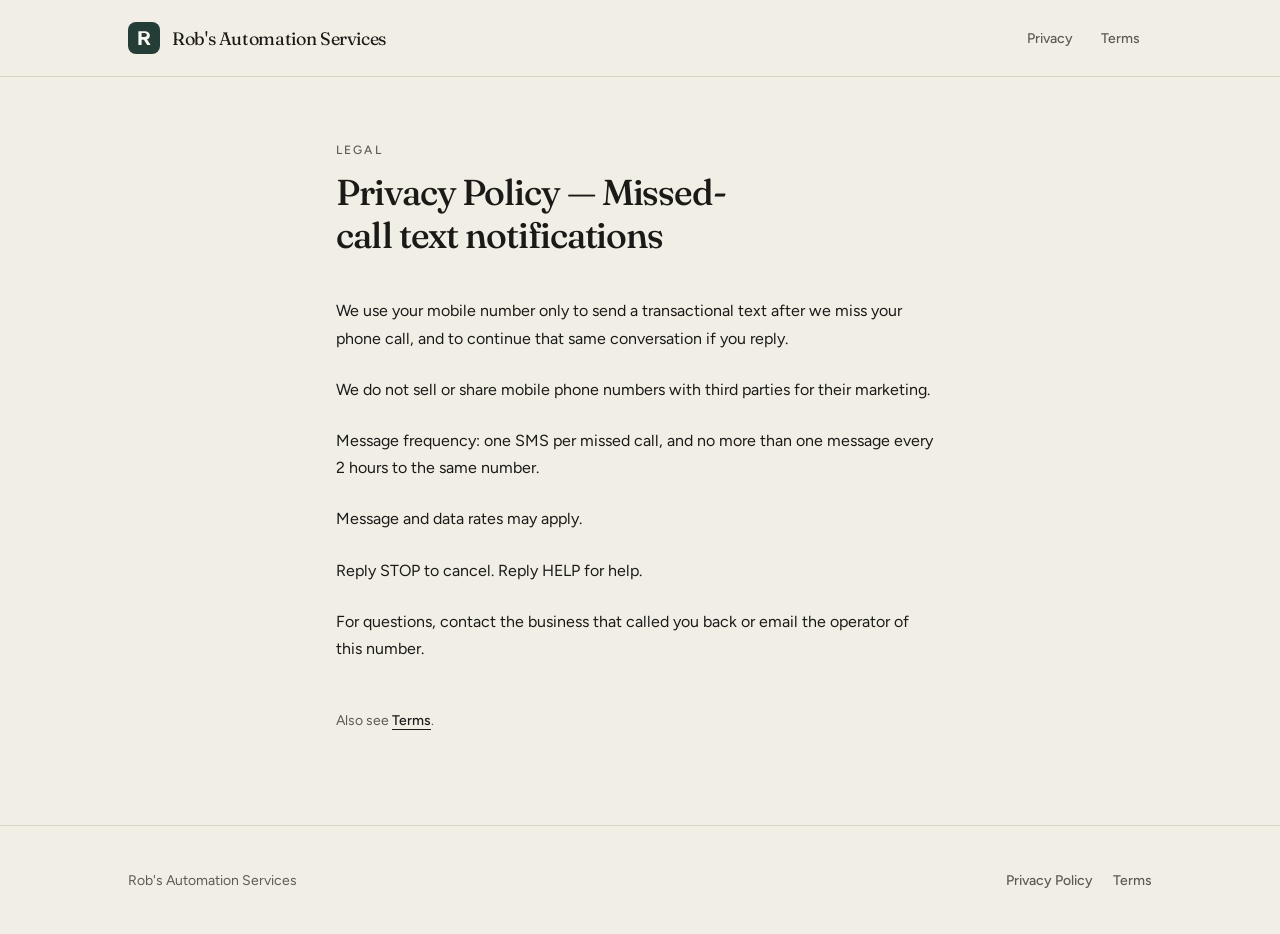
==== privacy/index.html @ 7b1ce0a4 "Publish Privacy Policy and Terms for Twilio A2P" ====
<!DOCTYPE html>
<html lang="en">
<head>
  <meta charset="utf-8" />
  <meta name="viewport" content="width=device-width, initial-scale=1" />
  <title>Privacy Policy — Rob's Automation Services</title>
  <meta name="description" content="Privacy Policy for missed-call text notifications. We do not sell or share mobile phone numbers for marketing. Reply STOP to cancel." />
  <meta name="robots" content="index, follow" />
  <meta name="theme-color" content="#243d36" />
  <link rel="icon" type="image/svg+xml" href="../favicon.svg" />
  <link rel="canonical" href="https://robfeb86.github.io/privacy/" />
  <link rel="preconnect" href="https://fonts.googleapis.com" />
  <link rel="preconnect" href="https://fonts.gstatic.com" crossorigin />
  <link rel="stylesheet" href="https://fonts.googleapis.com/css2?family=Figtree:wght@400;500;600&family=Fraunces:opsz,wght@9..144,500;9..144,600&display=swap" />
  <link rel="stylesheet" href="../styles.css" />
</head>
<body>
  <header>
    <div class="wrap header-inner">
      <a class="brand" href="../">
        <svg viewBox="0 0 32 32" aria-hidden="true" focusable="false">
          <rect width="32" height="32" rx="8" fill="#243d36"/>
          <path d="M10.4 23V9.2h6.35c3.12 0 5.12 1.72 5.12 4.28 0 1.86-1.08 3.22-2.86 3.82L22.6 23h-3.42l-3.28-5.28h-2.3V23H10.4Zm3.2-8.08h2.86c1.5 0 2.42-.78 2.42-1.96s-.92-1.94-2.42-1.94H13.6v3.9Z" fill="#faf8f3"/>
        </svg>
        <span class="brand-name">Rob's Automation Services</span>
      </a>
      <nav aria-label="Primary">
        <a href="./">Privacy</a>
        <a href="../terms/">Terms</a>
      </nav>
    </div>
  </header>
  <main class="legal">
    <p class="kicker">Legal</p>
    <h1>Privacy Policy — Missed-call text notifications</h1>
    <div class="legal-body">
      <p>We use your mobile number only to send a transactional text after we miss your phone call, and to continue that same conversation if you reply.</p>
      <p>We do not sell or share mobile phone numbers with third parties for their marketing.</p>
      <p>Message frequency: one SMS per missed call, and no more than one message every 2 hours to the same number.</p>
      <p>Message and data rates may apply.</p>
      <p>Reply STOP to cancel. Reply HELP for help.</p>
      <p>For questions, contact the business that called you back or email the operator of this number.</p>
    </div>
    <p class="legal-also">Also see <a href="../terms/">Terms</a>.</p>
  </main>
  <footer>
    <div class="wrap footer-inner">
      <p>Rob's Automation Services</p>
      <nav class="footer-nav" aria-label="Legal">
        <a href="./">Privacy Policy</a>
        <a href="../terms/">Terms</a>
      </nav>
    </div>
  </footer>
</body>
</html>
---- styles.css ----
:root {
  --bg: #f1eee6;
  --surface: #faf8f3;
  --fg: #1b1a17;
  --muted: #5e5a53;
  --subtle: #8a847a;
  --primary: #243d36;
  --primary-hover: #1c322c;
  --primary-fg: #f7f4ed;
  --border: #d9d2c4;
  --font-display: "Fraunces", "Iowan Old Style", Palatino, serif;
  --font-sans: "Figtree", "Segoe UI", system-ui, sans-serif;
  --shadow-border:
    0px 0px 0px 1px rgba(27, 26, 23, 0.06),
    0px 1px 2px -1px rgba(27, 26, 23, 0.06),
    0px 2px 4px 0px rgba(27, 26, 23, 0.04);
  --radius-sm: 8px;
  --radius-md: 12px;
  --radius-lg: 20px;
}
* { box-sizing: border-box; }
html { -webkit-font-smoothing: antialiased; -moz-osx-font-smoothing: grayscale; }
body { margin: 0; min-height: 100dvh; display: flex; flex-direction: column; background: var(--bg); color: var(--fg); font-family: var(--font-sans); line-height: 1.5; }
a { color: inherit; }
.wrap { width: 100%; max-width: 64rem; margin: 0 auto; padding: 0 1.25rem; }
@media (min-width: 640px) { .wrap { padding: 0 2rem; } }
header, footer { border-color: var(--border); border-style: solid; }
header { border-width: 0 0 1px; }
footer { border-width: 1px 0 0; margin-top: auto; }
.header-inner, .footer-inner { display: flex; align-items: center; justify-content: space-between; gap: 1rem; }
.header-inner { padding: 1rem 0; }
.footer-inner { padding: 2rem 0; flex-wrap: wrap; }
.brand { display: flex; align-items: center; gap: 0.75rem; text-decoration: none; min-height: 44px; color: var(--fg); }
.brand svg { width: 32px; height: 32px; display: block; }
.brand-name { font-family: var(--font-display); font-size: 1.125rem; letter-spacing: -0.02em; }
nav a { display: inline-flex; align-items: center; min-height: 44px; padding: 0 0.75rem; text-decoration: none; color: var(--muted); font-size: 0.875rem; font-weight: 500; }
nav a:hover { color: var(--fg); }
.footer-inner p { margin: 0; font-size: 0.875rem; color: var(--muted); }
.footer-nav { display: flex; flex-wrap: wrap; gap: 0 1.25rem; }
.footer-nav a { padding: 0; text-underline-offset: 4px; }
.footer-nav a:hover { text-decoration: underline; }
main { flex: 1; }
.hero { padding: 3rem 0 4rem; }
@media (min-width: 640px) { .hero { padding: 5rem 0 6rem; } }
.kicker { margin: 0; font-size: 0.75rem; font-weight: 500; letter-spacing: 0.18em; text-transform: uppercase; color: var(--muted); }
h1 { font-family: var(--font-display); font-weight: 500; letter-spacing: -0.03em; line-height: 1.12; text-wrap: balance; margin: 0.75rem 0 0; }
.hero h1 { max-width: 48rem; font-size: clamp(2.25rem, 1.4rem + 3vw, 3.75rem); }
.lede { max-width: 36rem; margin: 1.5rem 0 0; font-size: 1.125rem; line-height: 1.65; color: var(--muted); text-wrap: pretty; }
.actions { display: flex; flex-wrap: wrap; gap: 0.75rem; margin-top: 2rem; }
.btn { display: inline-flex; align-items: center; justify-content: center; min-height: 44px; padding: 0 1.25rem; border-radius: var(--radius-md); font-size: 0.875rem; font-weight: 500; text-decoration: none; box-shadow: var(--shadow-border); transition: background-color 150ms ease-out, transform 150ms ease-out; }
.btn:active { transform: scale(0.96); }
.btn-primary { background: var(--primary); color: var(--primary-fg); }
.btn-primary:hover { background: var(--primary-hover); }
.btn-outline { background: var(--surface); color: var(--fg); }
.btn-outline:hover { background: var(--bg); }
.facts { border-top: 1px solid var(--border); border-bottom: 1px solid var(--border); background: var(--surface); }
.facts-grid { display: grid; gap: 2rem; padding: 3rem 0; }
@media (min-width: 640px) { .facts-grid { grid-template-columns: repeat(3, 1fr); gap: 2.5rem; padding: 4rem 0; } }
.facts h2 { font-family: var(--font-display); font-size: 1.25rem; font-weight: 500; letter-spacing: -0.02em; margin: 0; }
.facts p { margin: 0.75rem 0 0; font-size: 0.875rem; line-height: 1.65; color: var(--muted); text-wrap: pretty; }
.cta-wrap { padding: 3.5rem 0; }
.cta { background: var(--primary); color: var(--primary-fg); border-radius: var(--radius-lg); padding: 2rem 1.5rem; box-shadow: var(--shadow-border); }
@media (min-width: 640px) { .cta { padding: 2.5rem; } }
.cta h2 { font-family: var(--font-display); font-size: clamp(1.5rem, 1.2rem + 1vw, 1.875rem); font-weight: 500; letter-spacing: -0.02em; margin: 0; }
.cta p { margin: 0.75rem 0 0; max-width: 42rem; font-size: 0.875rem; line-height: 1.65; color: color-mix(in oklab, var(--primary-fg) 80%, transparent); }
.cta-links { display: flex; flex-wrap: wrap; gap: 0.5rem 1.5rem; margin-top: 1.5rem; }
.cta-links a { display: inline-flex; align-items: center; min-height: 44px; color: var(--primary-fg); font-size: 0.875rem; text-underline-offset: 4px; }
.legal { max-width: 42rem; margin: 0 auto; padding: 3rem 1.25rem 4rem; }
@media (min-width: 640px) { .legal { padding: 4rem 2rem 5rem; } }
.legal h1 { font-size: clamp(1.875rem, 1.4rem + 1.5vw, 2.25rem); line-height: 1.2; }
.legal-body { margin-top: 2.5rem; display: grid; gap: 1.5rem; font-size: 1rem; line-height: 1.7; }
.legal-body p { margin: 0; text-wrap: pretty; }
.legal-also { margin-top: 3rem; font-size: 0.875rem; color: var(--muted); }
.legal-also a { color: var(--fg); font-weight: 500; text-underline-offset: 4px; }
@media (prefers-reduced-motion: reduce) { *, *::before, *::after { animation: none !important; transition: none !important; } }
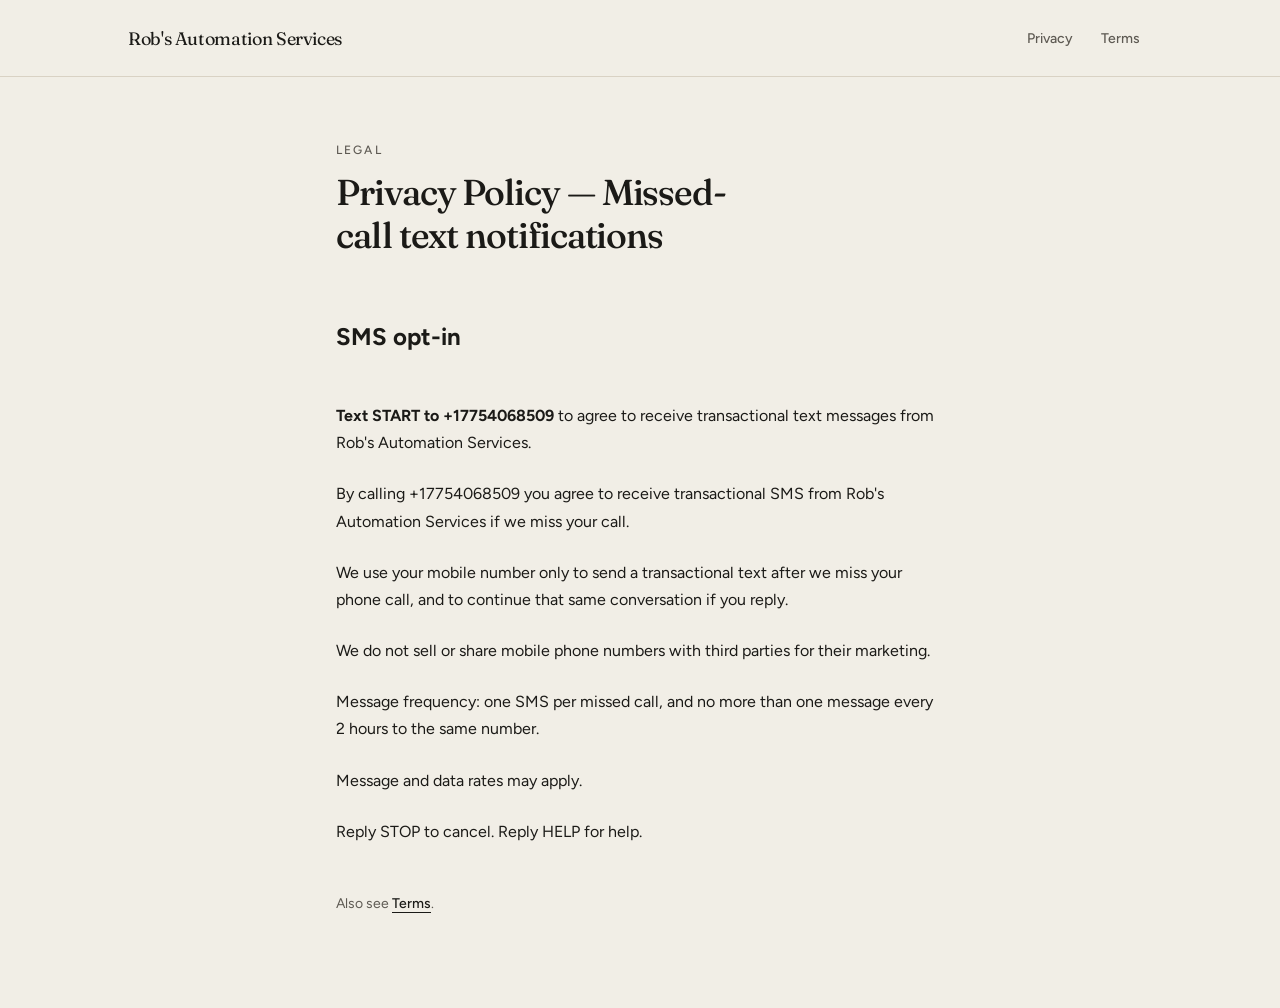
==== commit fd5aee57: "Add SMS opt-in CTA required for A2P campaign review" ====
--- a/privacy/index.html
+++ b/privacy/index.html
@@ -4,13 +4,11 @@
   <meta charset="utf-8" />
   <meta name="viewport" content="width=device-width, initial-scale=1" />
   <title>Privacy Policy — Rob's Automation Services</title>
-  <meta name="description" content="Privacy Policy for missed-call text notifications. We do not sell or share mobile phone numbers for marketing. Reply STOP to cancel." />
+  <meta name="description" content="Privacy Policy and SMS opt-in. Text START to +17754068509. We do not sell or share mobile numbers. Reply STOP to cancel." />
   <meta name="robots" content="index, follow" />
   <meta name="theme-color" content="#243d36" />
   <link rel="icon" type="image/svg+xml" href="../favicon.svg" />
   <link rel="canonical" href="https://robfeb86.github.io/privacy/" />
-  <link rel="preconnect" href="https://fonts.googleapis.com" />
-  <link rel="preconnect" href="https://fonts.gstatic.com" crossorigin />
   <link rel="stylesheet" href="https://fonts.googleapis.com/css2?family=Figtree:wght@400;500;600&family=Fraunces:opsz,wght@9..144,500;9..144,600&display=swap" />
   <link rel="stylesheet" href="../styles.css" />
 </head>
@@ -18,10 +16,6 @@
   <header>
     <div class="wrap header-inner">
       <a class="brand" href="../">
-        <svg viewBox="0 0 32 32" aria-hidden="true" focusable="false">
-          <rect width="32" height="32" rx="8" fill="#243d36"/>
-          <path d="M10.4 23V9.2h6.35c3.12 0 5.12 1.72 5.12 4.28 0 1.86-1.08 3.22-2.86 3.82L22.6 23h-3.42l-3.28-5.28h-2.3V23H10.4Zm3.2-8.08h2.86c1.5 0 2.42-.78 2.42-1.96s-.92-1.94-2.42-1.94H13.6v3.9Z" fill="#faf8f3"/>
-        </svg>
         <span class="brand-name">Rob's Automation Services</span>
       </a>
       <nav aria-label="Primary">
@@ -34,23 +28,16 @@
     <p class="kicker">Legal</p>
     <h1>Privacy Policy — Missed-call text notifications</h1>
     <div class="legal-body">
+      <h2>SMS opt-in</h2>
+      <p><strong>Text START to +17754068509</strong> to agree to receive transactional text messages from Rob's Automation Services.</p>
+      <p>By calling +17754068509 you agree to receive transactional SMS from Rob's Automation Services if we miss your call.</p>
       <p>We use your mobile number only to send a transactional text after we miss your phone call, and to continue that same conversation if you reply.</p>
       <p>We do not sell or share mobile phone numbers with third parties for their marketing.</p>
       <p>Message frequency: one SMS per missed call, and no more than one message every 2 hours to the same number.</p>
       <p>Message and data rates may apply.</p>
       <p>Reply STOP to cancel. Reply HELP for help.</p>
-      <p>For questions, contact the business that called you back or email the operator of this number.</p>
     </div>
     <p class="legal-also">Also see <a href="../terms/">Terms</a>.</p>
   </main>
-  <footer>
-    <div class="wrap footer-inner">
-      <p>Rob's Automation Services</p>
-      <nav class="footer-nav" aria-label="Legal">
-        <a href="./">Privacy Policy</a>
-        <a href="../terms/">Terms</a>
-      </nav>
-    </div>
-  </footer>
 </body>
 </html>
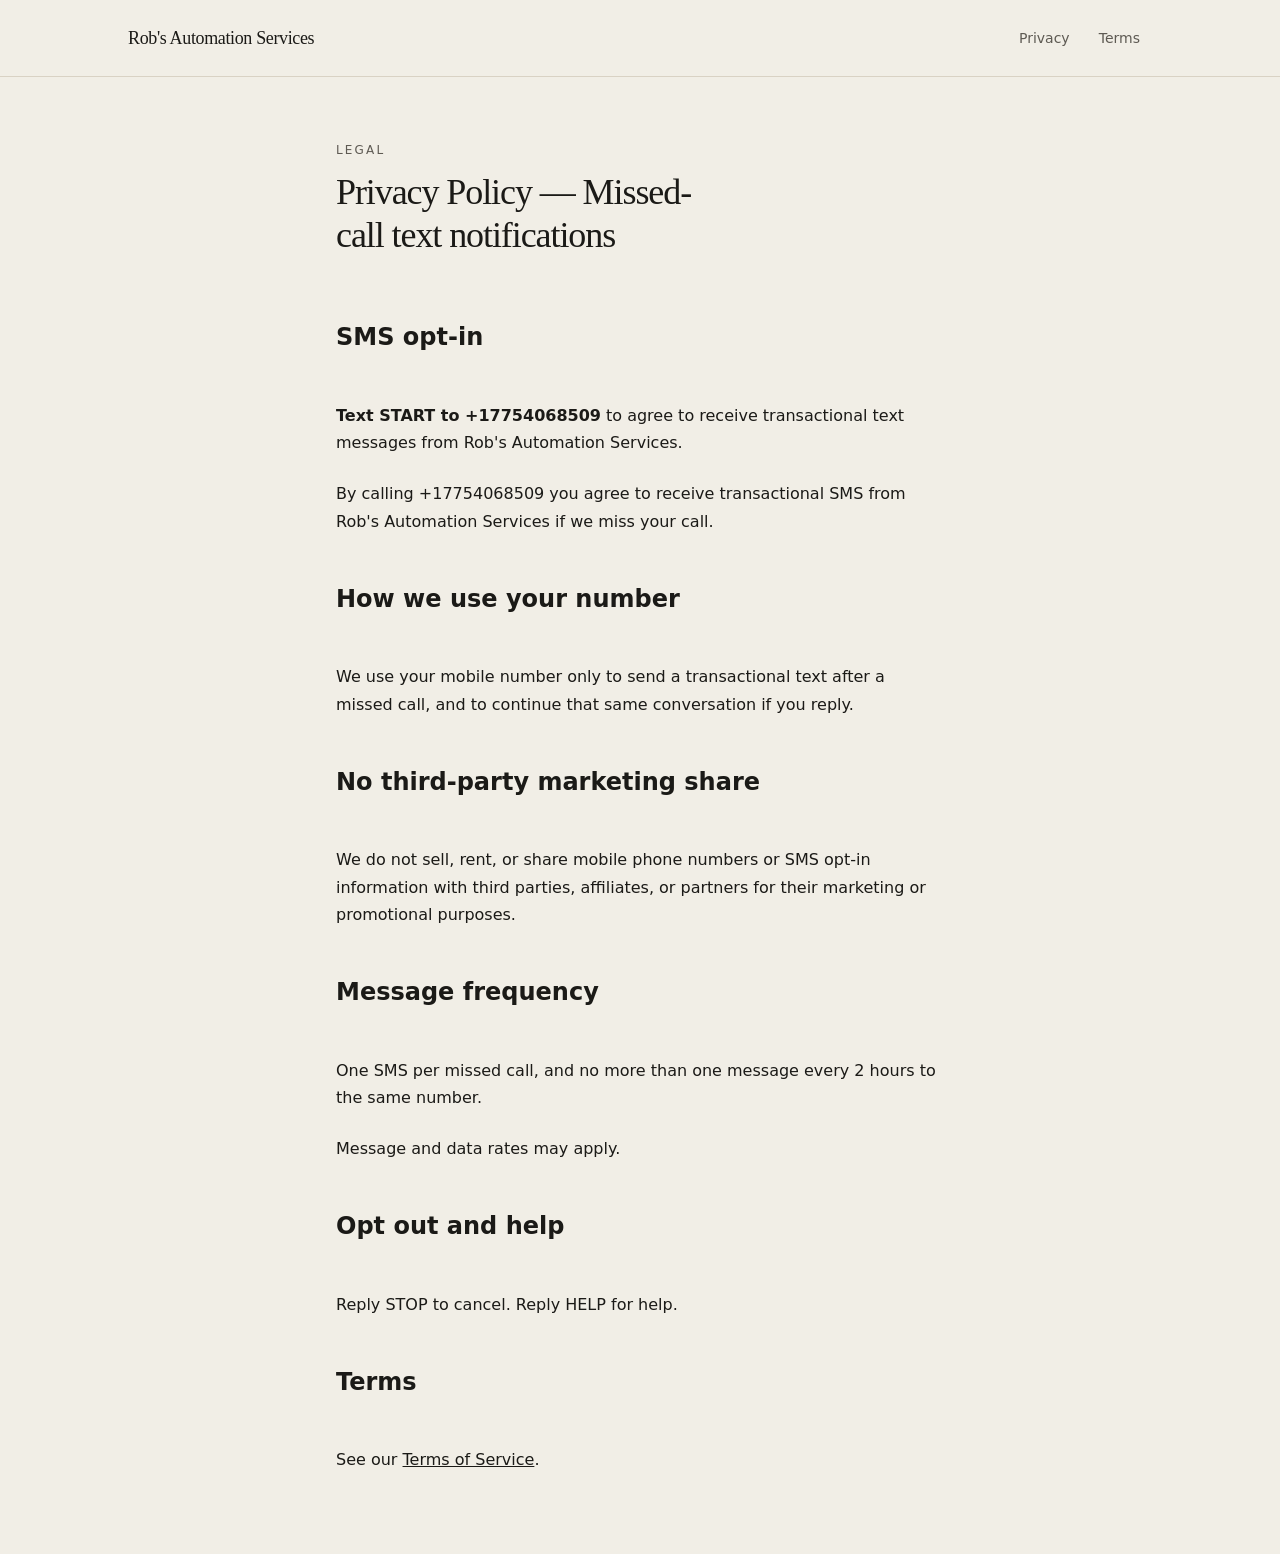
==== commit 9655708e: "Expand terms and privacy for A2P 30882 compliance" ====
--- a/privacy/index.html
+++ b/privacy/index.html
@@ -4,20 +4,15 @@
   <meta charset="utf-8" />
   <meta name="viewport" content="width=device-width, initial-scale=1" />
   <title>Privacy Policy — Rob's Automation Services</title>
-  <meta name="description" content="Privacy Policy and SMS opt-in. Text START to +17754068509. We do not sell or share mobile numbers. Reply STOP to cancel." />
+  <meta name="description" content="Privacy Policy for Rob's Automation Services missed-call SMS. We do not sell or share mobile numbers for marketing." />
   <meta name="robots" content="index, follow" />
-  <meta name="theme-color" content="#243d36" />
-  <link rel="icon" type="image/svg+xml" href="../favicon.svg" />
   <link rel="canonical" href="https://robfeb86.github.io/privacy/" />
-  <link rel="stylesheet" href="https://fonts.googleapis.com/css2?family=Figtree:wght@400;500;600&family=Fraunces:opsz,wght@9..144,500;9..144,600&display=swap" />
   <link rel="stylesheet" href="../styles.css" />
 </head>
 <body>
   <header>
     <div class="wrap header-inner">
-      <a class="brand" href="../">
-        <span class="brand-name">Rob's Automation Services</span>
-      </a>
+      <a class="brand" href="../"><span class="brand-name">Rob's Automation Services</span></a>
       <nav aria-label="Primary">
         <a href="./">Privacy</a>
         <a href="../terms/">Terms</a>
@@ -31,13 +26,23 @@
       <h2>SMS opt-in</h2>
       <p><strong>Text START to +17754068509</strong> to agree to receive transactional text messages from Rob's Automation Services.</p>
       <p>By calling +17754068509 you agree to receive transactional SMS from Rob's Automation Services if we miss your call.</p>
-      <p>We use your mobile number only to send a transactional text after we miss your phone call, and to continue that same conversation if you reply.</p>
-      <p>We do not sell or share mobile phone numbers with third parties for their marketing.</p>
-      <p>Message frequency: one SMS per missed call, and no more than one message every 2 hours to the same number.</p>
+
+      <h2>How we use your number</h2>
+      <p>We use your mobile number only to send a transactional text after a missed call, and to continue that same conversation if you reply.</p>
+
+      <h2>No third-party marketing share</h2>
+      <p>We do not sell, rent, or share mobile phone numbers or SMS opt-in information with third parties, affiliates, or partners for their marketing or promotional purposes.</p>
+
+      <h2>Message frequency</h2>
+      <p>One SMS per missed call, and no more than one message every 2 hours to the same number.</p>
       <p>Message and data rates may apply.</p>
+
+      <h2>Opt out and help</h2>
       <p>Reply STOP to cancel. Reply HELP for help.</p>
+
+      <h2>Terms</h2>
+      <p>See our <a href="../terms/">Terms of Service</a>.</p>
     </div>
-    <p class="legal-also">Also see <a href="../terms/">Terms</a>.</p>
   </main>
 </body>
 </html>
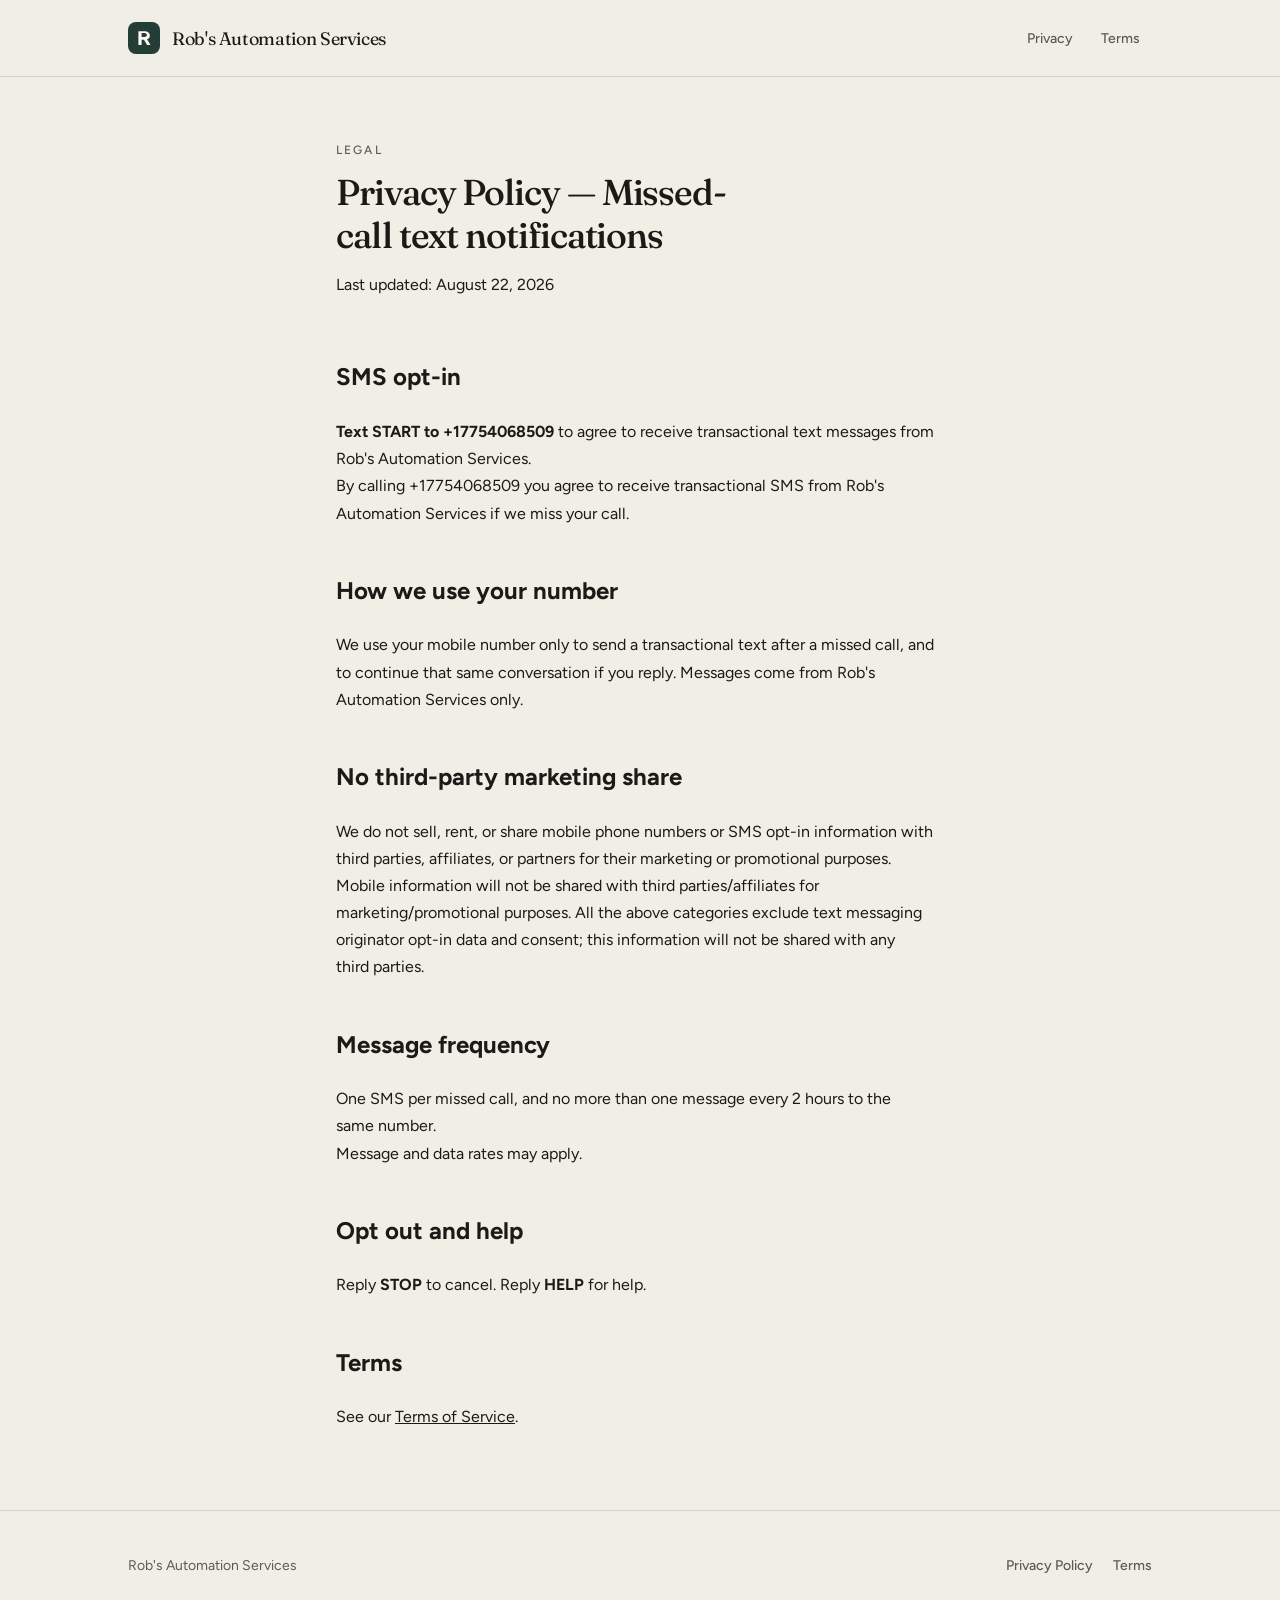
==== commit 91ede597: "Expand Terms of Service for Twilio A2P 30882: brand-only messages, no affiliate marketing, no third-" ====
--- a/privacy/index.html
+++ b/privacy/index.html
@@ -4,15 +4,26 @@
   <meta charset="utf-8" />
   <meta name="viewport" content="width=device-width, initial-scale=1" />
   <title>Privacy Policy — Rob's Automation Services</title>
-  <meta name="description" content="Privacy Policy for Rob's Automation Services missed-call SMS. We do not sell or share mobile numbers for marketing." />
+  <meta name="description" content="Privacy Policy for Rob's Automation Services missed-call SMS. We do not sell or share mobile numbers with third parties or affiliates for marketing." />
   <meta name="robots" content="index, follow" />
+  <meta name="theme-color" content="#243d36" />
+  <link rel="icon" type="image/svg+xml" href="../favicon.svg" />
   <link rel="canonical" href="https://robfeb86.github.io/privacy/" />
+  <link rel="preconnect" href="https://fonts.googleapis.com" />
+  <link rel="preconnect" href="https://fonts.gstatic.com" crossorigin />
+  <link rel="stylesheet" href="https://fonts.googleapis.com/css2?family=Figtree:wght@400;500;600&family=Fraunces:opsz,wght@9..144,500;9..144,600&display=swap" />
   <link rel="stylesheet" href="../styles.css" />
 </head>
 <body>
   <header>
     <div class="wrap header-inner">
-      <a class="brand" href="../"><span class="brand-name">Rob's Automation Services</span></a>
+      <a class="brand" href="../">
+        <svg viewBox="0 0 32 32" aria-hidden="true" focusable="false">
+          <rect width="32" height="32" rx="8" fill="#243d36"/>
+          <path d="M10.4 23V9.2h6.35c3.12 0 5.12 1.72 5.12 4.28 0 1.86-1.08 3.22-2.86 3.82L22.6 23h-3.42l-3.28-5.28h-2.3V23H10.4Zm3.2-8.08h2.86c1.5 0 2.42-.78 2.42-1.96s-.92-1.94-2.42-1.94H13.6v3.9Z" fill="#faf8f3"/>
+        </svg>
+        <span class="brand-name">Rob's Automation Services</span>
+      </a>
       <nav aria-label="Primary">
         <a href="./">Privacy</a>
         <a href="../terms/">Terms</a>
@@ -22,27 +33,45 @@
   <main class="legal">
     <p class="kicker">Legal</p>
     <h1>Privacy Policy — Missed-call text notifications</h1>
+    <p class="legal-updated">Last updated: August 22, 2026</p>
     <div class="legal-body">
-      <h2>SMS opt-in</h2>
-      <p><strong>Text START to +17754068509</strong> to agree to receive transactional text messages from Rob's Automation Services.</p>
-      <p>By calling +17754068509 you agree to receive transactional SMS from Rob's Automation Services if we miss your call.</p>
-
-      <h2>How we use your number</h2>
-      <p>We use your mobile number only to send a transactional text after a missed call, and to continue that same conversation if you reply.</p>
-
-      <h2>No third-party marketing share</h2>
-      <p>We do not sell, rent, or share mobile phone numbers or SMS opt-in information with third parties, affiliates, or partners for their marketing or promotional purposes.</p>
-
-      <h2>Message frequency</h2>
-      <p>One SMS per missed call, and no more than one message every 2 hours to the same number.</p>
-      <p>Message and data rates may apply.</p>
-
-      <h2>Opt out and help</h2>
-      <p>Reply STOP to cancel. Reply HELP for help.</p>
-
-      <h2>Terms</h2>
-      <p>See our <a href="../terms/">Terms of Service</a>.</p>
+      <section class="legal-section">
+        <h2>SMS opt-in</h2>
+        <p><strong>Text START to +17754068509</strong> to agree to receive transactional text messages from Rob's Automation Services.</p>
+        <p>By calling +17754068509 you agree to receive transactional SMS from Rob's Automation Services if we miss your call.</p>
+      </section>
+      <section class="legal-section">
+        <h2>How we use your number</h2>
+        <p>We use your mobile number only to send a transactional text after a missed call, and to continue that same conversation if you reply. Messages come from Rob's Automation Services only.</p>
+      </section>
+      <section class="legal-section">
+        <h2>No third-party marketing share</h2>
+        <p>We do not sell, rent, or share mobile phone numbers or SMS opt-in information with third parties, affiliates, or partners for their marketing or promotional purposes.</p>
+        <p>Mobile information will not be shared with third parties/affiliates for marketing/promotional purposes. All the above categories exclude text messaging originator opt-in data and consent; this information will not be shared with any third parties.</p>
+      </section>
+      <section class="legal-section">
+        <h2>Message frequency</h2>
+        <p>One SMS per missed call, and no more than one message every 2 hours to the same number.</p>
+        <p>Message and data rates may apply.</p>
+      </section>
+      <section class="legal-section">
+        <h2>Opt out and help</h2>
+        <p>Reply <strong>STOP</strong> to cancel. Reply <strong>HELP</strong> for help.</p>
+      </section>
+      <section class="legal-section">
+        <h2>Terms</h2>
+        <p>See our <a href="../terms/">Terms of Service</a>.</p>
+      </section>
     </div>
   </main>
+  <footer>
+    <div class="wrap footer-inner">
+      <p>Rob's Automation Services</p>
+      <nav class="footer-nav" aria-label="Legal">
+        <a href="./">Privacy Policy</a>
+        <a href="../terms/">Terms</a>
+      </nav>
+    </div>
+  </footer>
 </body>
 </html>
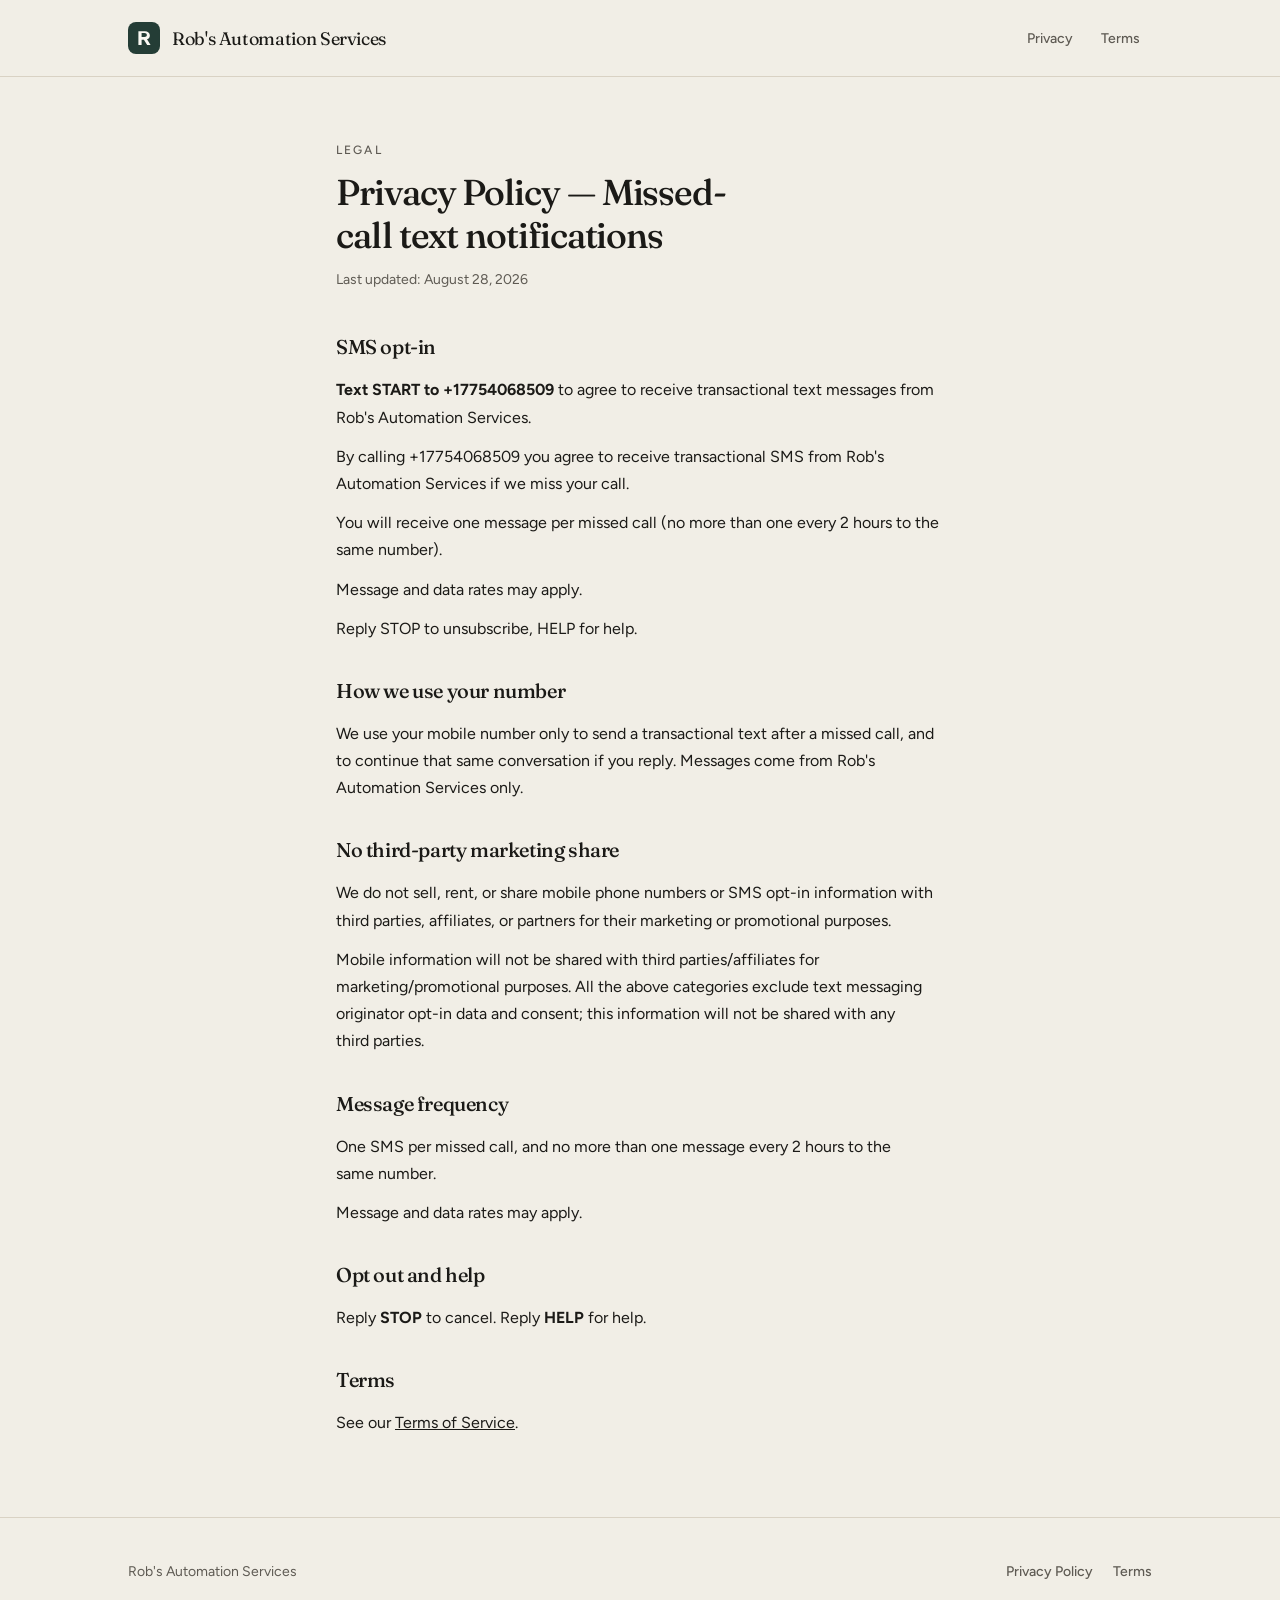
==== commit cb2ca914: "A2P: put frequency, rates, and STOP/HELP on the SMS opt-in proof" ====
--- a/privacy/index.html
+++ b/privacy/index.html
@@ -33,12 +33,15 @@
   <main class="legal">
     <p class="kicker">Legal</p>
     <h1>Privacy Policy — Missed-call text notifications</h1>
-    <p class="legal-updated">Last updated: August 22, 2026</p>
+    <p class="legal-updated">Last updated: August 28, 2026</p>
     <div class="legal-body">
       <section class="legal-section">
         <h2>SMS opt-in</h2>
         <p><strong>Text START to +17754068509</strong> to agree to receive transactional text messages from Rob's Automation Services.</p>
         <p>By calling +17754068509 you agree to receive transactional SMS from Rob's Automation Services if we miss your call.</p>
+        <p>You will receive one message per missed call (no more than one every 2 hours to the same number).</p>
+        <p>Message and data rates may apply.</p>
+        <p>Reply STOP to unsubscribe, HELP for help.</p>
       </section>
       <section class="legal-section">
         <h2>How we use your number</h2>
--- a/styles.css
+++ b/styles.css
@@ -68,8 +68,11 @@
 .legal { max-width: 42rem; margin: 0 auto; padding: 3rem 1.25rem 4rem; }
 @media (min-width: 640px) { .legal { padding: 4rem 2rem 5rem; } }
 .legal h1 { font-size: clamp(1.875rem, 1.4rem + 1.5vw, 2.25rem); line-height: 1.2; }
-.legal-body { margin-top: 2.5rem; display: grid; gap: 1.5rem; font-size: 1rem; line-height: 1.7; }
+.legal-body { margin-top: 2.5rem; display: flex; flex-direction: column; gap: 2rem; font-size: 1rem; line-height: 1.7; }
+.legal-section { display: grid; gap: 0.75rem; }
+.legal-body h2 { font-family: var(--font-display); font-size: 1.25rem; font-weight: 500; letter-spacing: -0.02em; margin: 0; }
 .legal-body p { margin: 0; text-wrap: pretty; }
+.legal-updated { margin: 0.75rem 0 0; font-size: 0.875rem; color: var(--muted); }
 .legal-also { margin-top: 3rem; font-size: 0.875rem; color: var(--muted); }
 .legal-also a { color: var(--fg); font-weight: 500; text-underline-offset: 4px; }
 @media (prefers-reduced-motion: reduce) { *, *::before, *::after { animation: none !important; transition: none !important; } }
